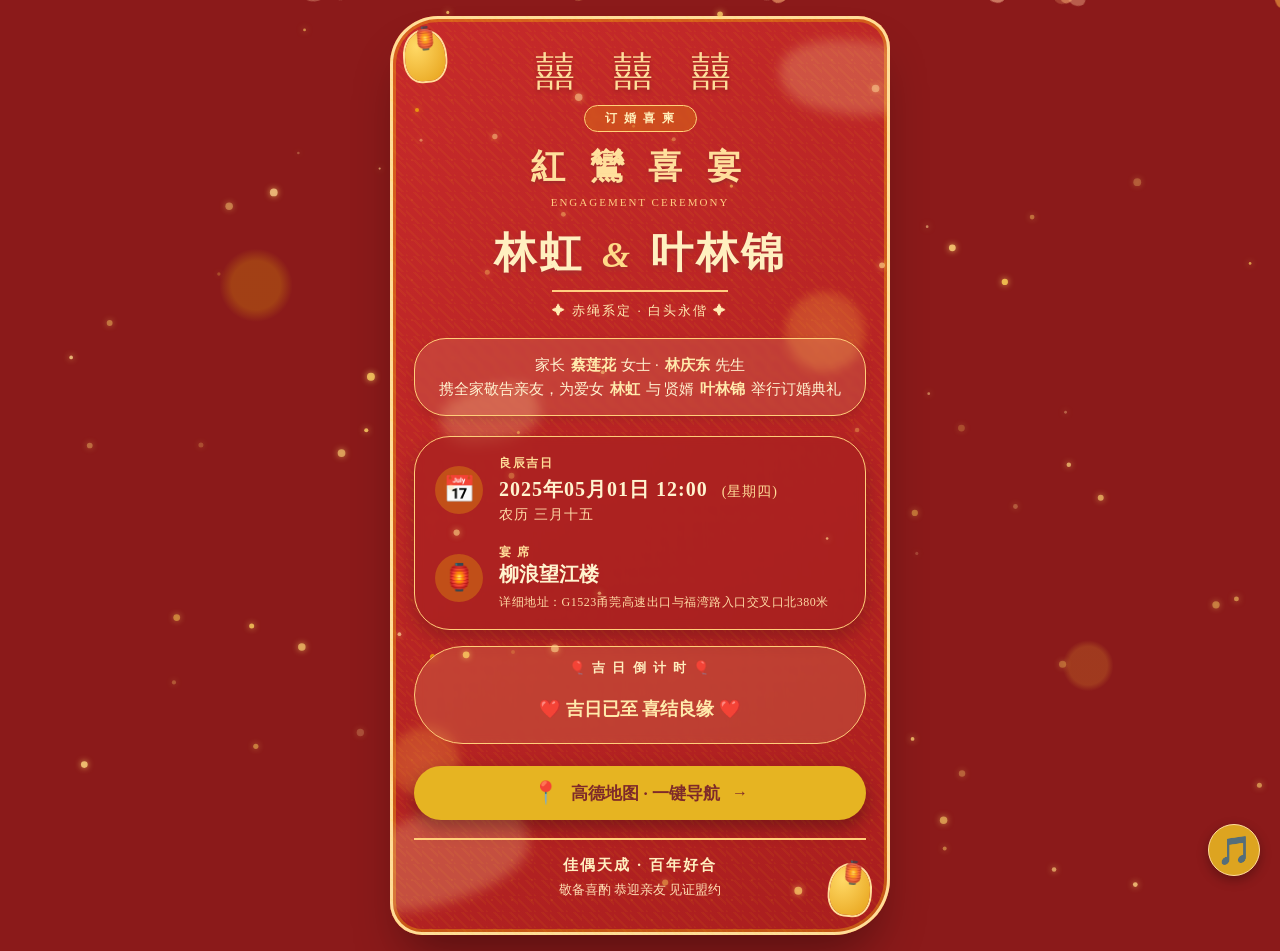
==== index.html @ b48d2fb3 "Update index.html" ====
<!DOCTYPE html>
<html lang="zh-CN">
<head>
    <meta charset="UTF-8">
    <meta name="viewport" content="width=device-width, initial-scale=1.0, user-scalable=no, viewport-fit=cover">
    <meta property="og:title" content="林虹 & 叶林锦 · 订婚喜宴邀请函" />
    <meta property="og:description" content="赤绳系定，白头永偕。诚邀您见证我们的幸福时刻！" />
    <meta property="og:image" content="https://bigheadsusu.github.io/dinghun/cover.jpg" />
    <meta property="og:url" content="https://bigheadsusu.github.io/dinghun/" />
    <meta property="og:type" content="website" />
    <title>林虹 & 叶林锦 · 订婚喜宴</title>
    <style>
        * {
            margin: 0;
            padding: 0;
            box-sizing: border-box;
            -webkit-tap-highlight-color: transparent;
            user-select: none; /* 提升移动体验，不影响功能 */
        }

        body {
            background: #8b1a1a;
            background-image: radial-gradient(circle at 20% 30%, rgba(255, 215, 0, 0.2) 2%, transparent 3%),
                              radial-gradient(circle at 85% 70%, rgba(255, 200, 50, 0.18) 1.5%, transparent 2%);
            min-height: 100vh;
            display: flex;
            flex-direction: column;
            align-items: center;
            justify-content: center;
            font-family: "PingFang SC", "微软雅黑", "STHeiti", "Cormorant Garamond", serif;
            padding: 16px;
            position: relative;
            overflow-x: hidden;
        }

        /* 主卡片 —— 全红底金字风格 */
        .engagement-card {
            max-width: 500px;
            width: 100%;
            background: #c02b2b;
            background: linear-gradient(145deg, #c72a2a, #aa1e1e);
            border-radius: 48px 32px 56px 32px;
            position: relative;
            z-index: 10;
            box-shadow: 0 30px 50px -15px rgba(0,0,0,0.4), 0 0 0 3px #ffdd99 inset, 0 0 0 6px rgba(255, 215, 0, 0.3) inset;
            overflow: hidden;
        }

        /* 装饰层：祥云、灯笼、梅花等 */
        .card-decor {
            position: absolute;
            top: 0;
            left: 0;
            width: 100%;
            height: 100%;
            pointer-events: none;
            z-index: 1;
            overflow: hidden;
        }

        .decor-cloud {
            position: absolute;
            background: rgba(255, 215, 150, 0.25);
            border-radius: 80% 20% 70% 30% / 60% 50% 50% 40%;
            filter: blur(6px);
        }
        .decor-cloud1 { width: 140px; height: 80px; top: 20px; right: -30px; transform: rotate(15deg); }
        .decor-cloud2 { width: 180px; height: 100px; bottom: 30px; left: -40px; transform: rotate(-10deg); }
        .decor-cloud3 { width: 100px; height: 60px; top: 40%; left: 10%; }
        
        .decor-lantern {
            position: absolute;
            width: 40px;
            height: 50px;
            background: radial-gradient(ellipse at 30% 30%, #ffd966, #e6a017);
            border-radius: 50% 50% 40% 40%;
            box-shadow: 0 0 0 2px #ffdd99;
        }
        .lantern1 { top: 15px; left: 15px; transform: rotate(-5deg); }
        .lantern1::after {
            content: "🏮";
            position: absolute;
            font-size: 22px;
            top: -5px;
            left: 8px;
            opacity: 0.7;
        }
        .lantern2 { bottom: 20px; right: 20px; transform: rotate(5deg); }
        .lantern2::after {
            content: "🏮";
            position: absolute;
            font-size: 22px;
            top: -5px;
            left: 8px;
            opacity: 0.7;
        }

        .decor-peony {
            position: absolute;
            width: 60px;
            height: 60px;
            background: radial-gradient(circle, #ffb347, #e68a2e);
            border-radius: 50%;
            opacity: 0.3;
            filter: blur(4px);
        }
        .peony1 { top: 30%; right: 5%; width: 80px; height: 80px; }
        .peony2 { bottom: 15%; left: 0%; width: 70px; height: 70px; }

        .pattern-bg {
            position: absolute;
            top: 0;
            left: 0;
            width: 100%;
            height: 100%;
            background-image: radial-gradient(circle at 10% 20%, rgba(255,215,0,0.08) 1px, transparent 1px),
                              repeating-linear-gradient(45deg, rgba(255,215,0,0.05) 0px, rgba(255,215,0,0.05) 2px, transparent 2px, transparent 8px);
            background-size: 20px 20px, 16px 16px;
            pointer-events: none;
            z-index: 0;
        }

        .card-inner {
            position: relative;
            z-index: 5;
            padding: 28px 24px 36px;
        }

        /* 顶部纹样 */
        .top-ornament {
            text-align: center;
            margin-bottom: 8px;
            position: relative;
        }
        .double-happiness {
            font-size: 40px;
            letter-spacing: 14px;
            color: #ffdf9c;
            font-weight: 400;
            text-shadow: 0 2px 4px rgba(0,0,0,0.2);
        }
        .invitation-badge {
            display: inline-block;
            background: rgba(255, 215, 0, 0.2);
            backdrop-filter: blur(2px);
            padding: 4px 20px;
            border-radius: 40px;
            font-size: 12px;
            color: #ffefb9;
            letter-spacing: 2px;
            font-weight: 600;
            margin-top: 6px;
            border: 1px solid #ffd27a;
        }

        /* 主标题 */
        .title-section {
            text-align: center;
            margin: 12px 0 6px;
        }
        .chinese-title {
            font-size: 34px;
            font-weight: 800;
            color: #ffdf9c;
            letter-spacing: 8px;
            font-family: "PingFang SC", "STSong", serif;
            text-shadow: 0 2px 3px #9e2a2a;
        }
        .english-title {
            font-size: 11px;
            letter-spacing: 2px;
            color: #ffcd82;
            margin-top: 6px;
            font-weight: 500;
        }

        /* 新人姓名 */
        .couple-hero {
            text-align: center;
            margin: 20px 0 18px;
        }
        .names-big {
            font-size: 42px;
            font-weight: 800;
            font-family: "PingFang SC", "STSong", serif;
            color: #fff0c0;
            letter-spacing: 3px;
            line-height: 1.2;
            text-shadow: 0 2px 5px #a13030;
        }
        .names-big span {
            font-size: 36px;
            margin: 0 4px;
            color: #ffda88;
        }
        .ampersand {
            font-family: "Cormorant Garamond", serif;
            font-style: italic;
            font-size: 40px;
            color: #ffcd7e;
            margin: 0 6px;
        }
        .love-quote {
            font-size: 13px;
            color: #ffecb3;
            letter-spacing: 2px;
            border-top: 2px solid #ffce82;
            display: inline-block;
            padding-top: 10px;
            margin-top: 12px;
            font-weight: 500;
        }

        /* 家长敬呈区 */
        .parents-announce {
            background: rgba(255, 235, 190, 0.12);
            backdrop-filter: blur(2px);
            border-radius: 32px;
            padding: 14px 16px;
            margin: 16px 0 14px;
            text-align: center;
            border: 1px solid #ffcf7a;
            box-shadow: 0 4px 10px rgba(0,0,0,0.1);
        }
        .parents-line {
            font-size: 15px;
            color: #fff2d0;
            line-height: 1.6;
            font-weight: 500;
        }
        .parents-line strong {
            color: #ffeaac;
            font-weight: 800;
            margin: 0 2px;
        }

        /* 时间地点卡片 */
        .event-details {
            background: rgba(160, 30, 30, 0.5);
            backdrop-filter: blur(4px);
            border-radius: 36px;
            padding: 18px 20px;
            margin: 20px 0 16px;
            box-shadow: 0 8px 18px rgba(0,0,0,0.2);
            border: 1px solid #ffce7a;
        }
        .detail-row {
            display: flex;
            align-items: center;
            gap: 16px;
            margin-bottom: 20px;
            flex-wrap: wrap;
        }
        .detail-row:last-child {
            margin-bottom: 0;
        }
        .detail-icon {
            width: 48px;
            height: 48px;
            background: rgba(255, 215, 0, 0.25);
            border-radius: 40px;
            display: flex;
            align-items: center;
            justify-content: center;
            font-size: 26px;
            color: #ffeaac;
        }
        .detail-content {
            flex: 1;
        }
        .detail-label {
            font-size: 12px;
            letter-spacing: 1.5px;
            color: #ffdd99;
            text-transform: uppercase;
            font-weight: 600;
        }
        .detail-value {
            font-size: 20px;
            font-weight: 750;
            color: #fff3cf;
            letter-spacing: 1px;
            margin-top: 4px;
            line-height: 1.3;
        }
        .date-week {
            font-size: 14px;
            color: #ffdd99;
            margin-left: 8px;
            font-weight: 500;
        }
        .address-only {
            font-size: 20px;
            font-weight: 750;
            color: #fff3cf;
        }
        .address-detailed {
            font-size: 12px;
            color: #ffdaa5;
            margin-top: 6px;
            line-height: 1.4;
            letter-spacing: 0.5px;
            word-break: break-all;
        }
        .lunar-text {
            font-size: 14px;
            color: #ffdca8;
            margin-top: 4px;
            font-weight: 500;
            letter-spacing: 1px;
        }

        /* 倒计时 */
        .countdown-luxury {
            text-align: center;
            margin: 12px 0 10px;
        }
        .cd-inner {
            background: rgba(255, 220, 150, 0.15);
            backdrop-filter: blur(4px);
            border-radius: 60px;
            padding: 12px 16px;
            border: 1px solid #ffce7a;
        }
        .cd-title {
            font-size: 13px;
            letter-spacing: 2px;
            color: #ffefc0;
            font-weight: 600;
        }
        .cd-digits {
            display: flex;
            justify-content: space-around;
            gap: 12px;
            margin-top: 10px;
        }
        .cd-block {
            text-align: center;
            flex: 1;
            background: rgba(0, 0, 0, 0.25);
            border-radius: 24px;
            padding: 6px 0;
            box-shadow: 0 2px 6px rgba(0,0,0,0.2);
            border: 1px solid #ffd58c;
        }
        .cd-number {
            font-size: 26px;
            font-weight: 800;
            font-family: monospace;
            color: #ffefb9;
            line-height: 1;
        }
        .cd-label {
            font-size: 11px;
            color: #ffdfa5;
            margin-top: 4px;
            font-weight: 500;
        }
        .cd-ended {
            font-size: 18px;
            font-weight: 700;
            color: #ffeaac;
            padding: 10px;
        }

        /* 导航按钮 */
        .nav-btn {
            display: flex;
            align-items: center;
            justify-content: center;
            gap: 12px;
            background: #e6b422;
            border: none;
            border-radius: 60px;
            padding: 14px 20px;
            margin: 22px 0 18px;
            text-decoration: none;
            color: #7e2a2a;
            font-weight: 800;
            font-size: 17px;
            transition: all 0.2s ease;
            box-shadow: 0 8px 18px rgba(0,0,0,0.3);
            cursor: pointer;
        }
        .nav-btn:active {
            transform: scale(0.97);
            background: #d9a415;
        }
        .nav-icon {
            font-size: 22px;
        }

        /* 底部祝福 */
        .blessing-footer {
            text-align: center;
            margin-top: 16px;
            padding-top: 16px;
            border-top: 2px solid #ffce7a;
        }
        .blessing-line {
            font-size: 15px;
            color: #ffefc0;
            font-weight: 600;
            letter-spacing: 2px;
        }
        .blessing-sub {
            font-size: 13px;
            margin-top: 6px;
            color: #ffe0b5;
        }

        /* 音乐控制按钮 */
        .music-control {
            position: fixed;
            bottom: 24px;
            right: 20px;
            width: 52px;
            height: 52px;
            background: rgba(230, 180, 34, 0.9);
            border-radius: 50%;
            display: flex;
            align-items: center;
            justify-content: center;
            z-index: 100;
            cursor: pointer;
            box-shadow: 0 4px 12px rgba(0,0,0,0.3);
            backdrop-filter: blur(4px);
            border: 1px solid #ffdf9c;
            transition: 0.2s;
        }
        .music-control:active {
            transform: scale(0.92);
        }
        .music-icon {
            font-size: 28px;
            color: #631f1f;
        }
        .music-control.playing .music-icon {
            animation: rotate 3s linear infinite;
        }
        @keyframes rotate {
            from { transform: rotate(0deg); }
            to { transform: rotate(360deg); }
        }

        /* 花瓣 + 星光特效容器 */
        #petals-canvas, #star-canvas {
            position: fixed;
            top: 0;
            left: 0;
            width: 100%;
            height: 100%;
            pointer-events: none;
            z-index: 20;
            overflow: hidden;
        }
        #star-canvas {
            z-index: 21;
        }

        @media (max-width: 520px) {
            .card-inner { padding: 20px 18px 28px; }
            .names-big { font-size: 34px; }
            .names-big span { font-size: 28px; }
            .ampersand { font-size: 32px; }
            .chinese-title { font-size: 28px; letter-spacing: 6px; }
            .detail-value { font-size: 18px; }
            .address-only { font-size: 18px; }
            .cd-number { font-size: 22px; }
            .detail-icon { width: 42px; height: 42px; font-size: 22px; }
            .parents-line { font-size: 13px; }
            .love-quote { font-size: 12px; }
            .decor-lantern { transform: scale(0.7); }
            .address-detailed { font-size: 10px; }
            .music-control { bottom: 16px; right: 16px; width: 46px; height: 46px; }
        }
    </style>
</head>
<body>
    <!-- 背景音乐（优雅中式） -->
    <audio id="bgMusic" loop preload="auto">
        <!-- 选用一首喜庆的免费古筝曲（公开资源），若链接失效用户可自行替换 -->
        <source src="https://www.quicksounds.com/library/music/chinese-new-year/chinese-new-year-joy.mp3" type="audio/mpeg">
        <!-- 备用链接（另一首公开喜庆音乐） -->
        <source src="https://cdn.pixabay.com/download/audio/2022/03/10/audio_180f3b0d1e.mp3" type="audio/mpeg">
        您的浏览器不支持音频播放。
    </audio>
    <div class="music-control" id="musicToggle">
        <div class="music-icon">🎵</div>
    </div>

    <!-- 花瓣层 -->
    <div id="petals-canvas"></div>
    <!-- 星光粒子层 -->
    <canvas id="star-canvas"></canvas>

    <div class="engagement-card" id="invitationCard">
        <div class="card-decor">
            <div class="pattern-bg"></div>
            <div class="decor-cloud decor-cloud1"></div>
            <div class="decor-cloud decor-cloud2"></div>
            <div class="decor-cloud decor-cloud3"></div>
            <div class="decor-lantern lantern1"></div>
            <div class="decor-lantern lantern2"></div>
            <div class="decor-peony peony1"></div>
            <div class="decor-peony peony2"></div>
            <div style="position: absolute; top: 10%; left: 5%; width: 4px; height: 4px; background: gold; border-radius: 50%; opacity: 0.6; box-shadow: 0 0 6px gold;"></div>
            <div style="position: absolute; bottom: 15%; right: 8%; width: 6px; height: 6px; background: gold; border-radius: 50%; opacity: 0.5; box-shadow: 0 0 8px gold;"></div>
            <div style="position: absolute; top: 40%; right: 12%; width: 3px; height: 3px; background: gold; border-radius: 50%; opacity: 0.7;"></div>
            <div style="position: absolute; bottom: 30%; left: 8%; width: 5px; height: 5px; background: gold; border-radius: 50%; opacity: 0.6;"></div>
        </div>

        <div class="card-inner">
            <div class="top-ornament">
                <div class="double-happiness">囍 囍 囍</div>
                <div class="invitation-badge">订 婚 喜 柬</div>
            </div>

            <div class="title-section">
                <div class="chinese-title">紅 鸞 喜 宴</div>
                <div class="english-title">ENGAGEMENT CEREMONY</div>
            </div>

            <div class="couple-hero">
                <div class="names-big">
                    林虹 <span class="ampersand">&</span> 叶林锦
                </div>
                <div class="love-quote">✦ 赤绳系定 · 白头永偕 ✦</div>
            </div>

            <div class="parents-announce">
                <div class="parents-line">
                    家长 <strong>蔡莲花</strong> 女士 · <strong>林庆东</strong> 先生<br>
                    携全家敬告亲友，为爱女 <strong>林虹</strong> 与 贤婿 <strong>叶林锦</strong> 举行订婚典礼
                </div>
            </div>

            <div class="event-details">
                <div class="detail-row">
                    <div class="detail-icon">📅</div>
                    <div class="detail-content">
                        <div class="detail-label">良辰吉日</div>
                        <div class="detail-value">
                            2025年05月01日 12:00
                            <span class="date-week" id="weekdayShow">(星期四)</span>
                        </div>
                        <div class="lunar-text" id="lunarDate">农历 三月十五</div>
                    </div>
                </div>
                <div class="detail-row">
                    <div class="detail-icon">🏮</div>
                    <div class="detail-content">
                        <div class="detail-label">宴 席</div>
                        <div class="address-only">柳浪望江楼</div>
                        <div class="address-detailed">详细地址：G1523甬莞高速出口与福湾路入口交叉口北380米</div>
                    </div>
                </div>
            </div>

            <div class="countdown-luxury">
                <div class="cd-inner">
                    <div class="cd-title">🎈 吉 日 倒 计 时 🎈</div>
                    <div id="countdownDisplay" class="cd-digits">
                        <div class="cd-block"><div class="cd-number" id="cdDays">00</div><div class="cd-label">天</div></div>
                        <div class="cd-block"><div class="cd-number" id="cdHours">00</div><div class="cd-label">时</div></div>
                        <div class="cd-block"><div class="cd-number" id="cdMins">00</div><div class="cd-label">分</div></div>
                        <div class="cd-block"><div class="cd-number" id="cdSecs">00</div><div class="cd-label">秒</div></div>
                    </div>
                </div>
            </div>

            <!-- 导航按钮 -->
            <a href="https://surl.amap.com/1EWUT9s1alc" class="nav-btn" target="_blank" rel="noopener noreferrer">
                <span class="nav-icon">📍</span> 高德地图 · 一键导航
                <span style="font-size: 16px;">→</span>
            </a>

            <div class="blessing-footer">
                <div class="blessing-line">佳偶天成 · 百年好合</div>
                <div class="blessing-sub">敬备喜酌 恭迎亲友 见证盟约</div>
            </div>
        </div>
    </div>

    <script>
        (function() {
            // ---------- 1. 花瓣特效 (保留) ----------
            const petalContainer = document.getElementById('petals-canvas');
            const petalColors = ['#ffc49b', '#ffb87a', '#ffa559', '#ffcf8a', '#ffb347', '#ffd966', '#f0bc6e'];
            
            function createPetal() {
                const petal = document.createElement('div');
                const w = Math.random() * 12 + 6;
                const h = w * (Math.random() * 0.6 + 1.1);
                const rotStart = Math.random() * 360;
                const duration = Math.random() * 6 + 5;
                const delay = Math.random() * 4;
                const color = petalColors[Math.floor(Math.random() * petalColors.length)];
                const opacity = Math.random() * 0.5 + 0.2;
                let borderRadiusStyle = '';
                const type = Math.random();
                if (type < 0.33) borderRadiusStyle = '50% 50% 50% 70% / 60% 60% 40% 40%';
                else if (type < 0.66) borderRadiusStyle = '70% 30% 50% 50% / 40% 60% 40% 60%';
                else borderRadiusStyle = '40% 60% 70% 30% / 50% 40% 60% 50%';
                
                petal.style.cssText = `
                    position: absolute;
                    width: ${w}px;
                    height: ${h}px;
                    background: ${color};
                    border-radius: ${borderRadiusStyle};
                    opacity: ${opacity};
                    left: ${Math.random() * 100}%;
                    top: -20px;
                    transform: rotate(${rotStart}deg);
                    animation: driftPetal ${duration}s linear ${delay}s infinite;
                    filter: blur(0.5px);
                    box-shadow: 0 1px 2px rgba(0,0,0,0.05);
                    pointer-events: none;
                `;
                petalContainer.appendChild(petal);
                setTimeout(() => {
                    if(petal && petal.remove) petal.remove();
                }, (duration + delay) * 1000 + 800);
            }
            
            if (!document.querySelector('#petalKeyframeStyle')) {
                const styleSheet = document.createElement('style');
                styleSheet.id = 'petalKeyframeStyle';
                styleSheet.textContent = `
                    @keyframes driftPetal {
                        0% { transform: translateY(0) rotate(0deg) scale(1); opacity: 0.5; }
                        40% { opacity: 0.8; }
                        100% { transform: translateY(100vh) rotate(560deg) scale(0.9); opacity: 0; }
                    }
                `;
                document.head.appendChild(styleSheet);
            }
            
            let petalInterval = setInterval(() => {
                createPetal();
                if (Math.random() > 0.75) setTimeout(() => createPetal(), 100);
            }, 220);
            
            function handleVisChange() {
                if (document.hidden) {
                    if (petalInterval) clearInterval(petalInterval);
                    petalInterval = null;
                } else {
                    if (!petalInterval) {
                        petalInterval = setInterval(() => {
                            createPetal();
                            if (Math.random() > 0.75) setTimeout(() => createPetal(), 100);
                        }, 220);
                    }
                }
            }
            document.addEventListener('visibilitychange', handleVisChange);
            
            for (let i = 0; i < 20; i++) {
                setTimeout(() => createPetal(), i * 60);
            }
            
            // ---------- 2. 倒计时 ----------
            const targetDate = new Date(2025, 4, 1, 12, 0, 0);
            const daysElem = document.getElementById('cdDays');
            const hoursElem = document.getElementById('cdHours');
            const minsElem = document.getElementById('cdMins');
            const secsElem = document.getElementById('cdSecs');
            const countdownContainer = document.getElementById('countdownDisplay');
            
            function updateTimer() {
                const now = new Date().getTime();
                const distance = targetDate.getTime() - now;
                
                if (distance <= 0) {
                    if (countdownContainer) {
                        countdownContainer.innerHTML = `<div class="cd-ended">❤️ 吉日已至 喜结良缘 ❤️</div>`;
                    }
                    return;
                }
                const days = Math.floor(distance / (1000 * 60 * 60 * 24));
                const hours = Math.floor((distance % (24 * 60 * 60 * 1000)) / (60 * 60 * 1000));
                const minutes = Math.floor((distance % (60 * 60 * 1000)) / (60 * 1000));
                const seconds = Math.floor((distance % (60 * 1000)) / 1000);
                
                if (daysElem) daysElem.innerText = days < 10 ? '0' + days : days;
                if (hoursElem) hoursElem.innerText = hours < 10 ? '0' + hours : hours;
                if (minsElem) minsElem.innerText = minutes < 10 ? '0' + minutes : minutes;
                if (secsElem) secsElem.innerText = seconds < 10 ? '0' + seconds : seconds;
            }
            
            function setWeekdayText() {
                const weekdaySpan = document.getElementById('weekdayShow');
                if (weekdaySpan) {
                    const dateObj = new Date(2025, 4, 1);
                    const weekdays = ['星期日', '星期一', '星期二', '星期三', '星期四', '星期五', '星期六'];
                    weekdaySpan.innerText = `(${weekdays[dateObj.getDay()]})`;
                }
            }
            setWeekdayText();
            updateTimer();
            const timerInterval = setInterval(updateTimer, 1000);
            
            // ---------- 3. 背景音乐控制 ----------
            const bgMusic = document.getElementById('bgMusic');
            const musicToggle = document.getElementById('musicToggle');
            let isPlaying = false;
            
            // 由于浏览器自动播放策略，需要用户首次点击页面任意位置才能播放，音乐按钮显式触发
            function playMusic() {
                bgMusic.play().then(() => {
                    isPlaying = true;
                    musicToggle.classList.add('playing');
                }).catch(e => {
                    console.log('播放失败，需要用户交互');
                    isPlaying = false;
                    musicToggle.classList.remove('playing');
                });
            }
            
            function pauseMusic() {
                bgMusic.pause();
                isPlaying = false;
                musicToggle.classList.remove('playing');
            }
            
            musicToggle.addEventListener('click', (e) => {
                e.stopPropagation();
                if (isPlaying) {
                    pauseMusic();
                } else {
                    playMusic();
                }
            });
            
            // 首次触摸页面任意位置尝试播放（提升体验，但非强制）
            const onceHandler = () => {
                if (!isPlaying && bgMusic.paused) {
                    playMusic();
                }
                document.removeEventListener('touchstart', onceHandler);
                document.removeEventListener('click', onceHandler);
            };
            document.addEventListener('touchstart', onceHandler);
            document.addEventListener('click', onceHandler);
            
            // ---------- 4. 星光粒子特效 (优雅金色光点) ----------
            const starCanvas = document.getElementById('star-canvas');
            const ctx = starCanvas.getContext('2d');
            let width = window.innerWidth;
            let height = window.innerHeight;
            let particles = [];
            
            function resizeCanvas() {
                width = window.innerWidth;
                height = window.innerHeight;
                starCanvas.width = width;
                starCanvas.height = height;
            }
            
            class StarParticle {
                constructor() {
                    this.x = Math.random() * width;
                    this.y = Math.random() * height;
                    this.radius = Math.random() * 3 + 1;
                    this.alpha = Math.random() * 0.6 + 0.2;
                    this.speedY = Math.random() * 0.8 + 0.2;
                    this.speedX = (Math.random() - 0.5) * 0.3;
                    this.color = `rgba(255, 215, ${Math.floor(80 + Math.random() * 80)}, ${this.alpha})`;
                }
                update() {
                    this.y -= this.speedY;
                    this.x += this.speedX;
                    if (this.y < -10) {
                        this.y = height + 10;
                        this.x = Math.random() * width;
                    }
                    if (this.x < -10) this.x = width + 10;
                    if (this.x > width + 10) this.x = -10;
                }
                draw() {
                    ctx.beginPath();
                    ctx.arc(this.x, this.y, this.radius, 0, Math.PI * 2);
                    ctx.fillStyle = this.color;
                    ctx.shadowBlur = 6;
                    ctx.shadowColor = '#ffd966';
                    ctx.fill();
                }
            }
            
            function initStars(count = 80) {
                particles = [];
                for (let i = 0; i < count; i++) {
                    particles.push(new StarParticle());
                }
            }
            
            function animateStars() {
                if (!ctx) return;
                ctx.clearRect(0, 0, width, height);
                for (let p of particles) {
                    p.update();
                    p.draw();
                }
                requestAnimationFrame(animateStars);
            }
            
            function handleResize() {
                resizeCanvas();
                initStars(70);
            }
            
            resizeCanvas();
            initStars(70);
            animateStars();
            window.addEventListener('resize', handleResize);
            
            // 清理定时器 (优雅退出)
            window.addEventListener('beforeunload', () => {
                if (petalInterval) clearInterval(petalInterval);
                if (timerInterval) clearInterval(timerInterval);
                if (bgMusic) bgMusic.pause();
            });
        })();
    </script>
</body>
</html>
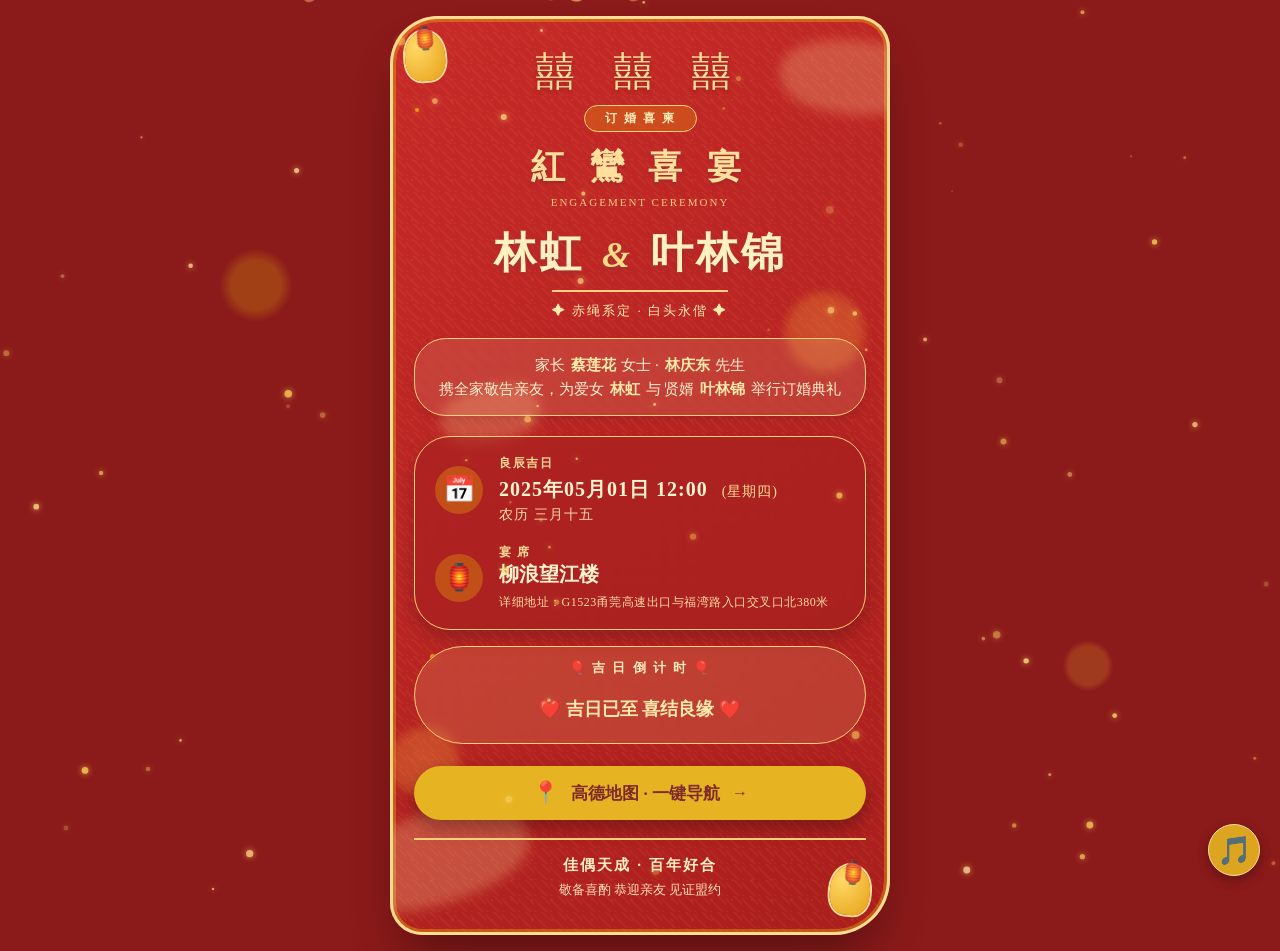
==== commit c7ddfc0c: "Update index.html" ====
--- a/index.html
+++ b/index.html
@@ -5,10 +5,10 @@
     <meta name="viewport" content="width=device-width, initial-scale=1.0, user-scalable=no, viewport-fit=cover">
     <meta property="og:title" content="林虹 & 叶林锦 · 订婚喜宴邀请函" />
     <meta property="og:description" content="赤绳系定，白头永偕。诚邀您见证我们的幸福时刻！" />
-    <meta property="og:image" content="https://bigheadsusu.github.io/dinghun/cover.jpg" />
+    <meta property="og:image" content="https://bigheadsusu.github.io/dinghun/cover(1).jpg" />
     <meta property="og:url" content="https://bigheadsusu.github.io/dinghun/" />
     <meta property="og:type" content="website" />
-    <title>林虹 & 叶林锦 · 订婚喜宴</title>
+    <title>林虹 💗 叶林锦 · 订婚喜宴</title>
     <style>
         * {
             margin: 0;
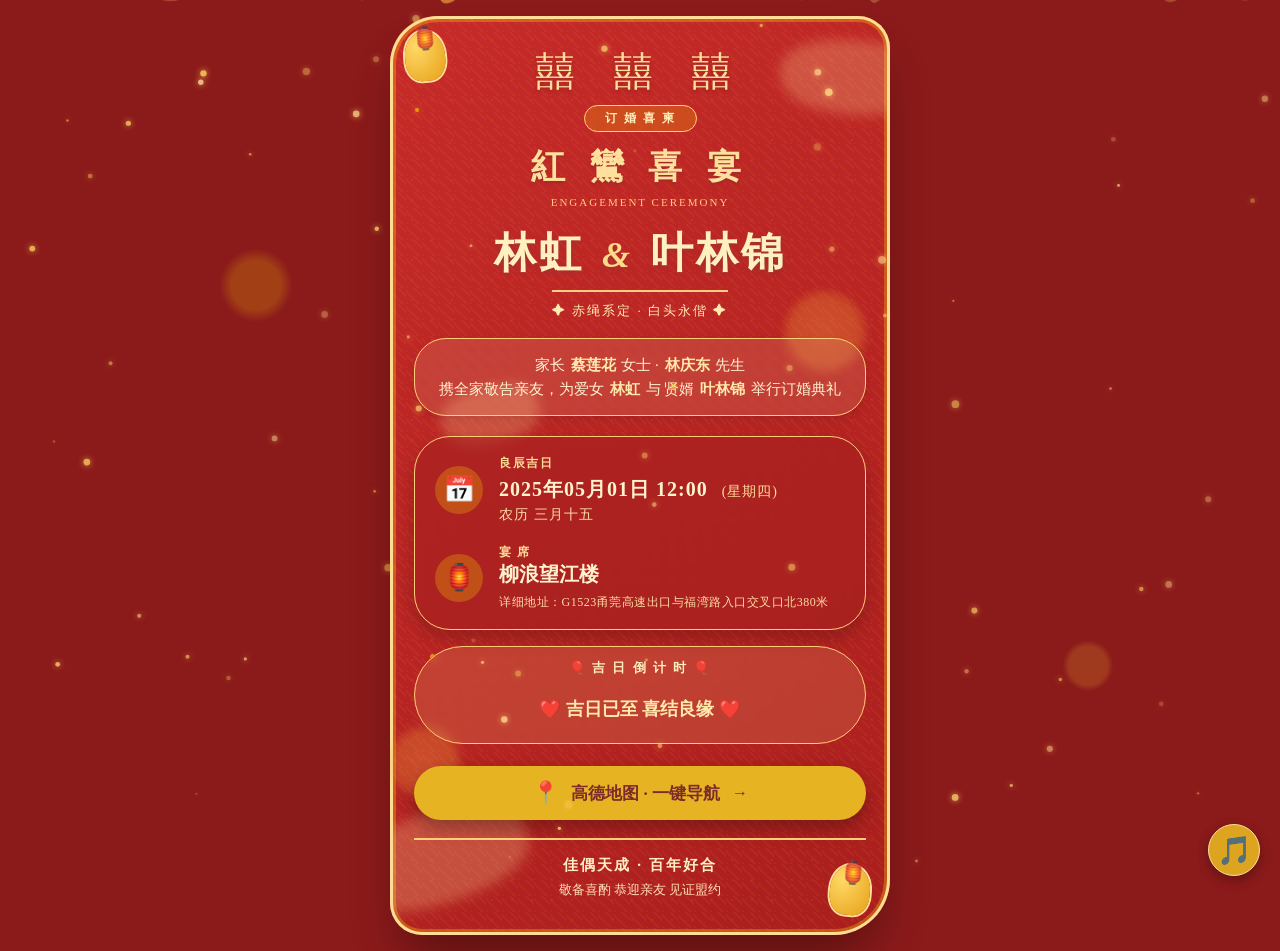
==== commit 00579583: "Update index.html" ====
--- a/index.html
+++ b/index.html
@@ -480,10 +480,7 @@
     <!-- 背景音乐（优雅中式） -->
     <audio id="bgMusic" loop preload="auto">
         <!-- 选用一首喜庆的免费古筝曲（公开资源），若链接失效用户可自行替换 -->
-        <source src="https://www.quicksounds.com/library/music/chinese-new-year/chinese-new-year-joy.mp3" type="audio/mpeg">
-        <!-- 备用链接（另一首公开喜庆音乐） -->
-        <source src="https://cdn.pixabay.com/download/audio/2022/03/10/audio_180f3b0d1e.mp3" type="audio/mpeg">
-        您的浏览器不支持音频播放。
+        <source src="https://bigheadsusu.github.io/dinghun/1.mp3" type="audio/mpeg">
     </audio>
     <div class="music-control" id="musicToggle">
         <div class="music-icon">🎵</div>
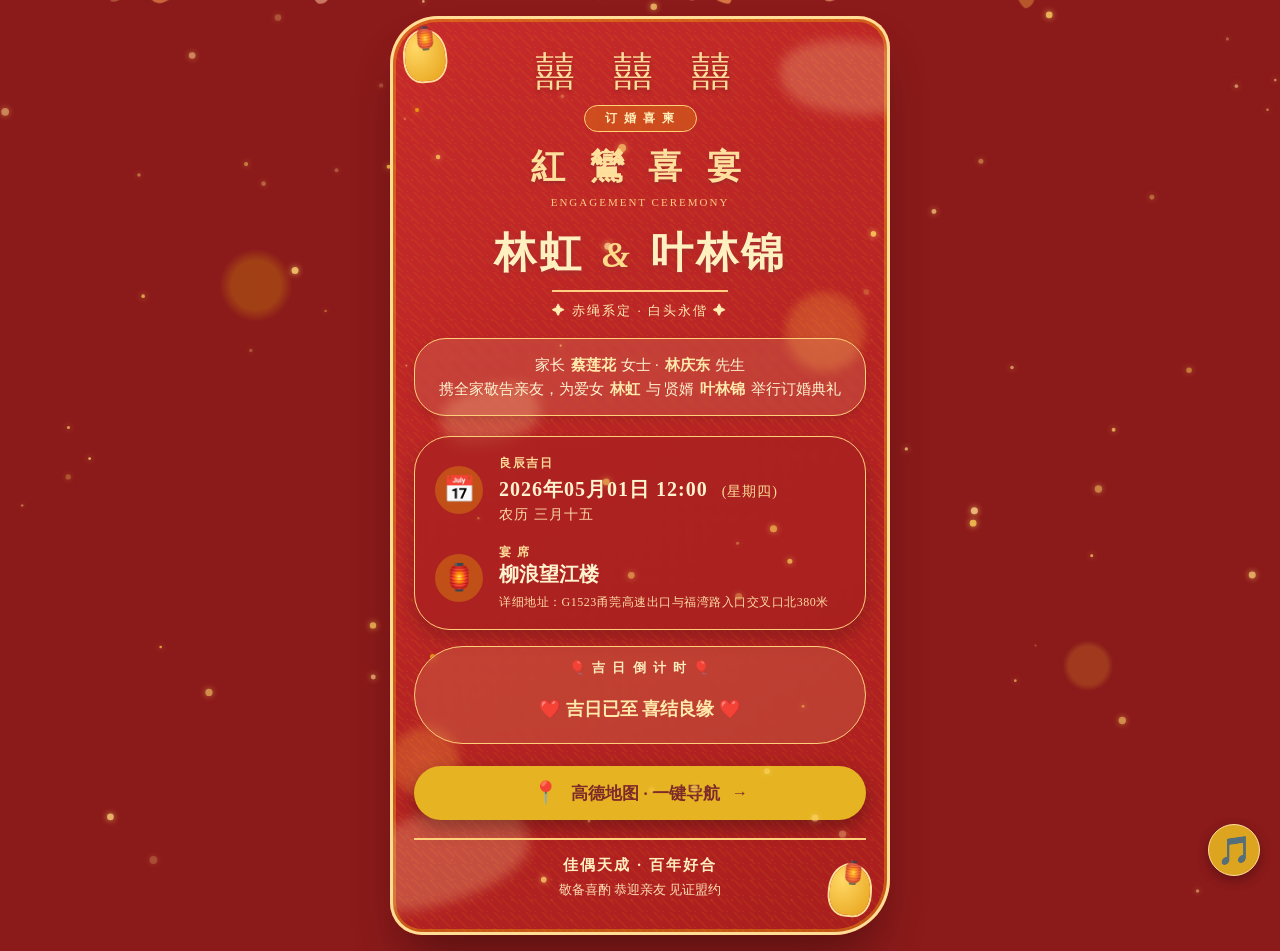
==== commit 5bd2ac0a: "Update index.html" ====
--- a/index.html
+++ b/index.html
@@ -538,8 +538,8 @@
                     <div class="detail-content">
                         <div class="detail-label">良辰吉日</div>
                         <div class="detail-value">
-                            2025年05月01日 12:00
-                            <span class="date-week" id="weekdayShow">(星期四)</span>
+                            2026年05月01日 12:00
+                            <span class="date-week" id="weekdayShow">(星期五)</span>
                         </div>
                         <div class="lunar-text" id="lunarDate">农历 三月十五</div>
                     </div>
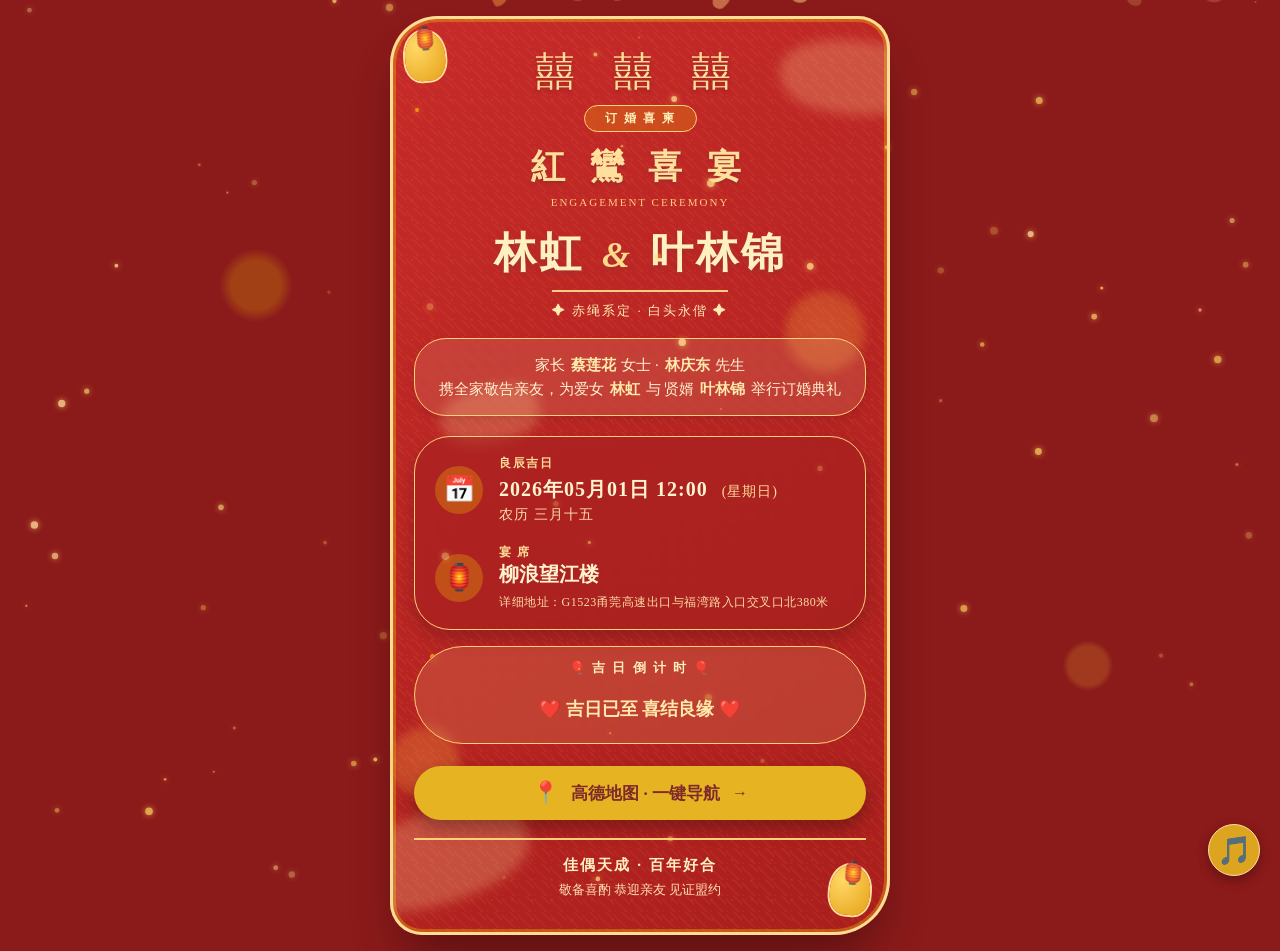
==== commit 95baefbf: "Update index.html" ====
--- a/index.html
+++ b/index.html
@@ -690,7 +690,7 @@
             function setWeekdayText() {
                 const weekdaySpan = document.getElementById('weekdayShow');
                 if (weekdaySpan) {
-                    const dateObj = new Date(2025, 4, 1);
+                    const dateObj = new Date(2025, 5, 1);
                     const weekdays = ['星期日', '星期一', '星期二', '星期三', '星期四', '星期五', '星期六'];
                     weekdaySpan.innerText = `(${weekdays[dateObj.getDay()]})`;
                 }
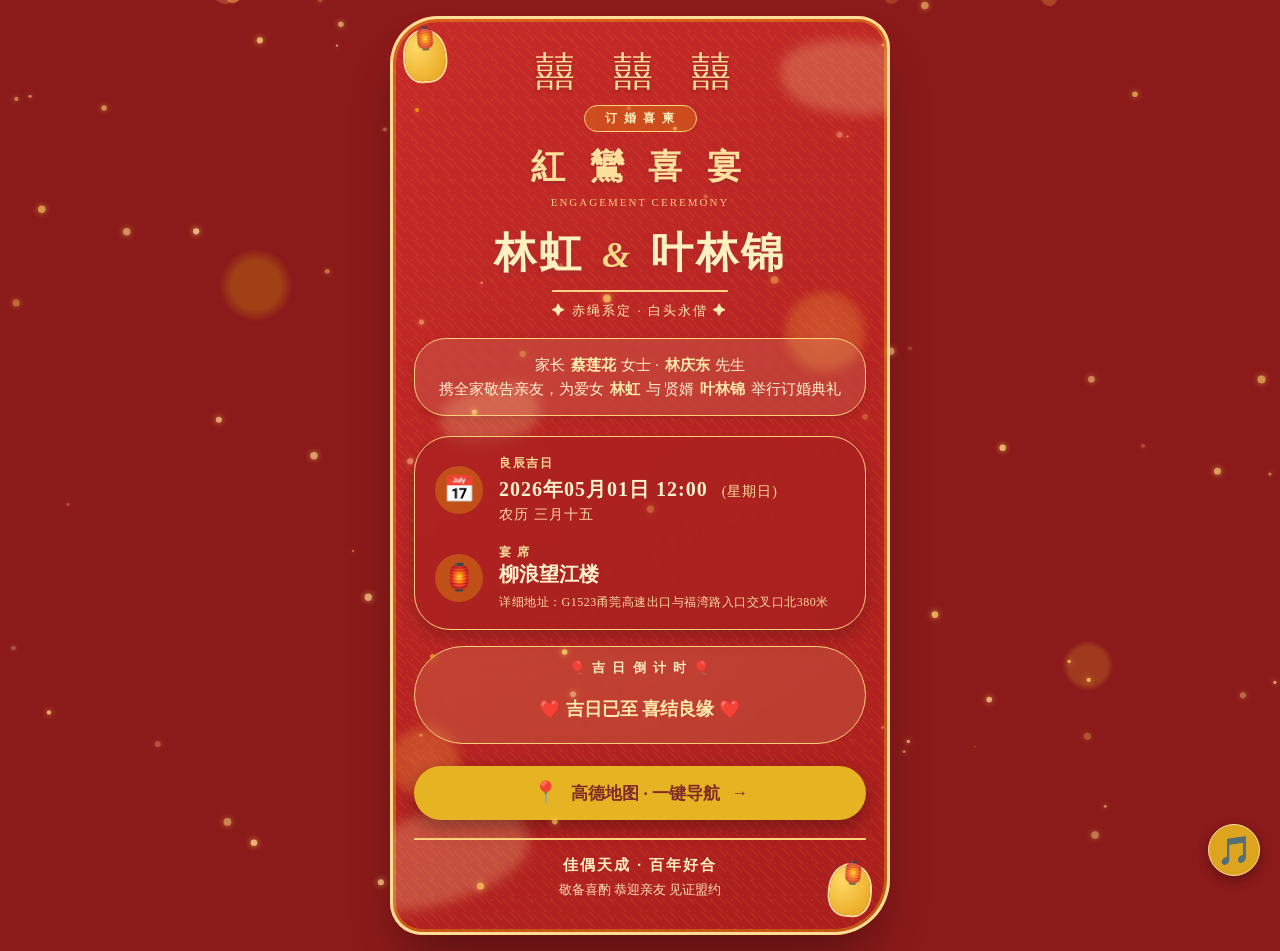
==== commit f5c2fbd0: "Update index.html" ====
--- a/index.html
+++ b/index.html
@@ -539,7 +539,7 @@
                         <div class="detail-label">良辰吉日</div>
                         <div class="detail-value">
                             2026年05月01日 12:00
-                            <span class="date-week" id="weekdayShow">(星期五)</span>
+                            <span class="date-week" id="weekdayShow"></span>
                         </div>
                         <div class="lunar-text" id="lunarDate">农历 三月十五</div>
                     </div>
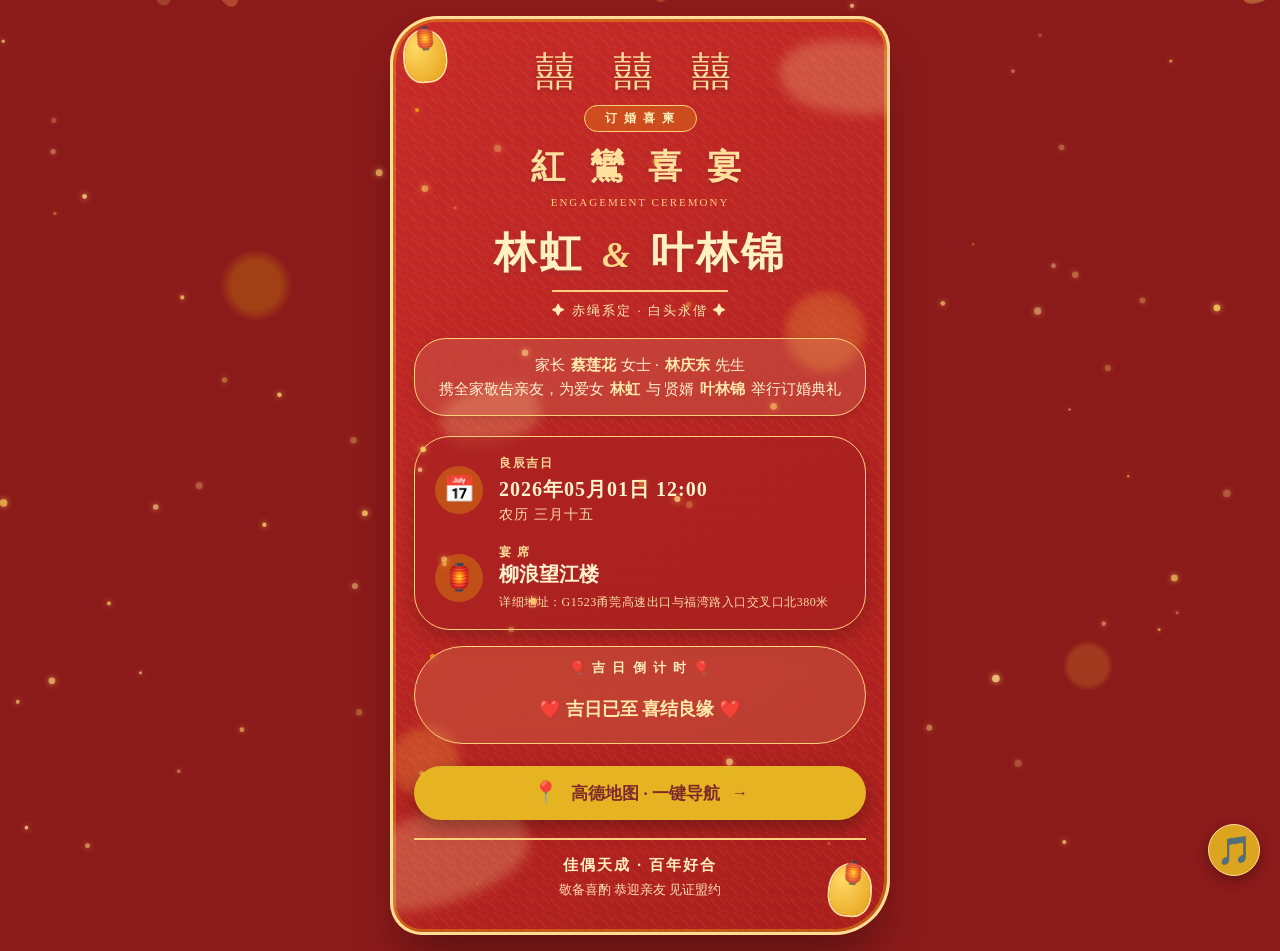
==== commit 5e71629e: "Update index.html" ====
--- a/index.html
+++ b/index.html
@@ -539,7 +539,6 @@
                         <div class="detail-label">良辰吉日</div>
                         <div class="detail-value">
                             2026年05月01日 12:00
-                            <span class="date-week" id="weekdayShow"></span>
                         </div>
                         <div class="lunar-text" id="lunarDate">农历 三月十五</div>
                     </div>
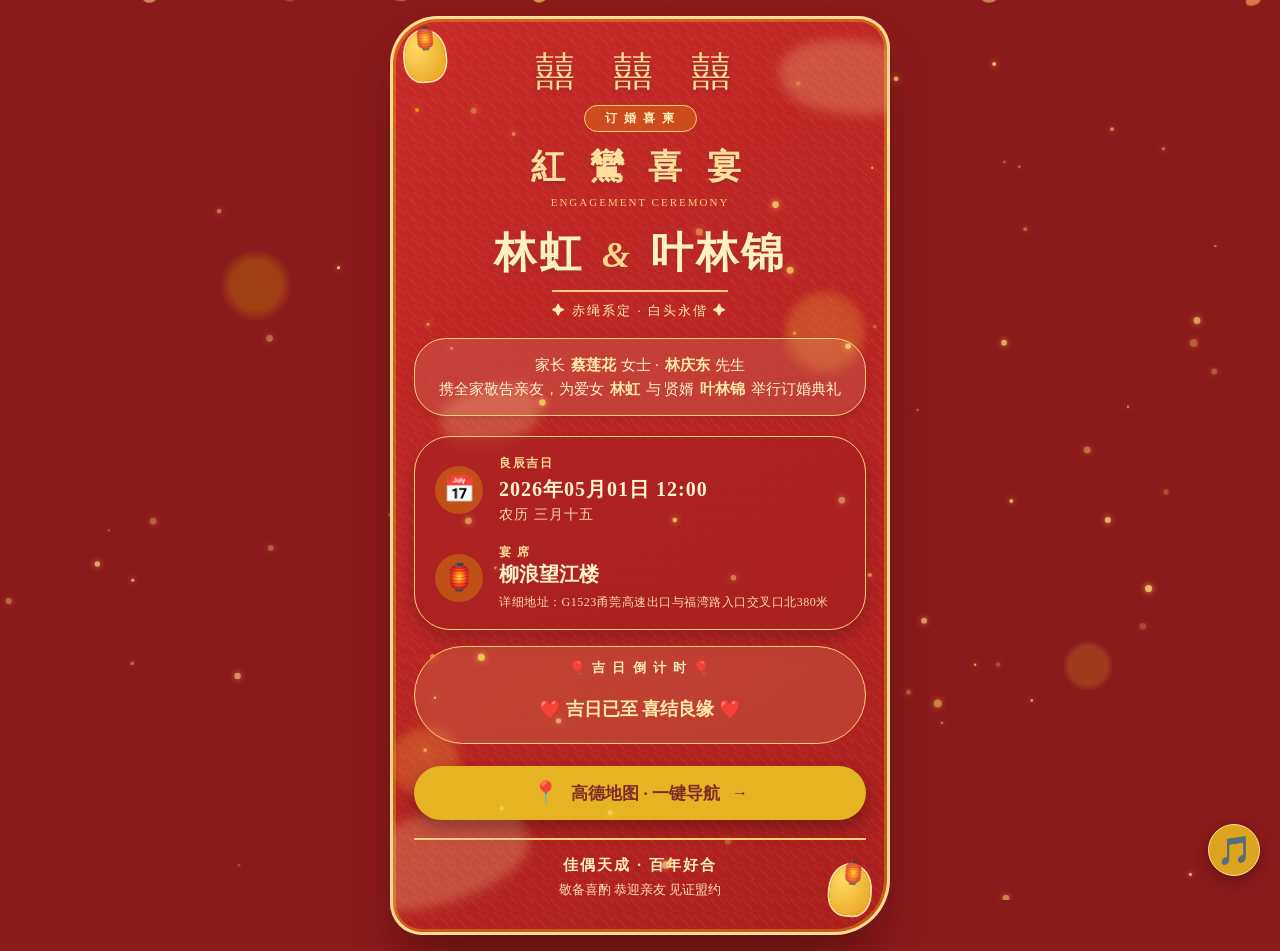
==== commit 13fdcfa2: "优化 ylj 结婚宴席邀请页：更新新人与时间、红色圆点主题标识、统一红金风格" ====
--- a/index.html
+++ b/index.html
@@ -5,9 +5,12 @@
     <meta name="viewport" content="width=device-width, initial-scale=1.0, user-scalable=no, viewport-fit=cover">
     <meta property="og:title" content="林虹 & 叶林锦 · 订婚喜宴邀请函" />
     <meta property="og:description" content="赤绳系定，白头永偕。诚邀您见证我们的幸福时刻！" />
-    <meta property="og:image" content="https://bigheadsusu.github.io/dinghun/cover(1).jpg" />
+    <meta property="og:image" content="https://bigheadsusu.github.io/dinghun/assets/img/cover.jpg" />
     <meta property="og:url" content="https://bigheadsusu.github.io/dinghun/" />
     <meta property="og:type" content="website" />
+    <meta name="description" content="林虹 与 叶林锦 订婚喜宴邀请函 · 赤绳系定，白头永偕，诚邀您见证我们的幸福时刻。" />
+    <meta name="theme-color" content="#8b1a1a" />
+    <link rel="icon" href="https://bigheadsusu.github.io/dinghun/assets/img/cover.jpg" type="image/jpeg" />
     <title>林虹 💗 叶林锦 · 订婚喜宴</title>
     <style>
         * {
@@ -480,9 +483,9 @@
     <!-- 背景音乐（优雅中式） -->
     <audio id="bgMusic" loop preload="auto">
         <!-- 选用一首喜庆的免费古筝曲（公开资源），若链接失效用户可自行替换 -->
-        <source src="https://bigheadsusu.github.io/dinghun/1.mp3" type="audio/mpeg">
+        <source src="https://bigheadsusu.github.io/dinghun/assets/audio/bgm.mp3" type="audio/mpeg">
     </audio>
-    <div class="music-control" id="musicToggle">
+    <div class="music-control" id="musicToggle" role="button" tabindex="0" aria-label="播放或暂停背景音乐">
         <div class="music-icon">🎵</div>
     </div>
 
@@ -658,7 +661,9 @@
             }
             
             // ---------- 2. 倒计时 ----------
-            const targetDate = new Date(2025, 4, 1, 12, 0, 0);
+            // ⚠️ 订婚日期（本地时间）。请与实际日期保持一致；
+            // 注意：本页显示 12:00，而 ylj.html 显示 17:00，两页开席时间需统一。
+            const targetDate = new Date(2026, 4, 1, 12, 0, 0); // 2026-05-01 12:00
             const daysElem = document.getElementById('cdDays');
             const hoursElem = document.getElementById('cdHours');
             const minsElem = document.getElementById('cdMins');
@@ -686,15 +691,7 @@
                 if (secsElem) secsElem.innerText = seconds < 10 ? '0' + seconds : seconds;
             }
             
-            function setWeekdayText() {
-                const weekdaySpan = document.getElementById('weekdayShow');
-                if (weekdaySpan) {
-                    const dateObj = new Date(2025, 5, 1);
-                    const weekdays = ['星期日', '星期一', '星期二', '星期三', '星期四', '星期五', '星期六'];
-                    weekdaySpan.innerText = `(${weekdays[dateObj.getDay()]})`;
-                }
-            }
-            setWeekdayText();
+            // 星期已在 HTML 中直接写明（农历/星期），此处无需再用 JS 计算，避免重复与不一致。
             updateTimer();
             const timerInterval = setInterval(updateTimer, 1000);
             
@@ -729,6 +726,14 @@
                     playMusic();
                 }
             });
+
+            // 键盘可达性：支持 Enter / 空格触发
+            musicToggle.addEventListener('keydown', (e) => {
+                if (e.key === 'Enter' || e.key === ' ') {
+                    e.preventDefault();
+                    musicToggle.click();
+                }
+            });
             
             // 首次触摸页面任意位置尝试播放（提升体验，但非强制）
             const onceHandler = () => {
